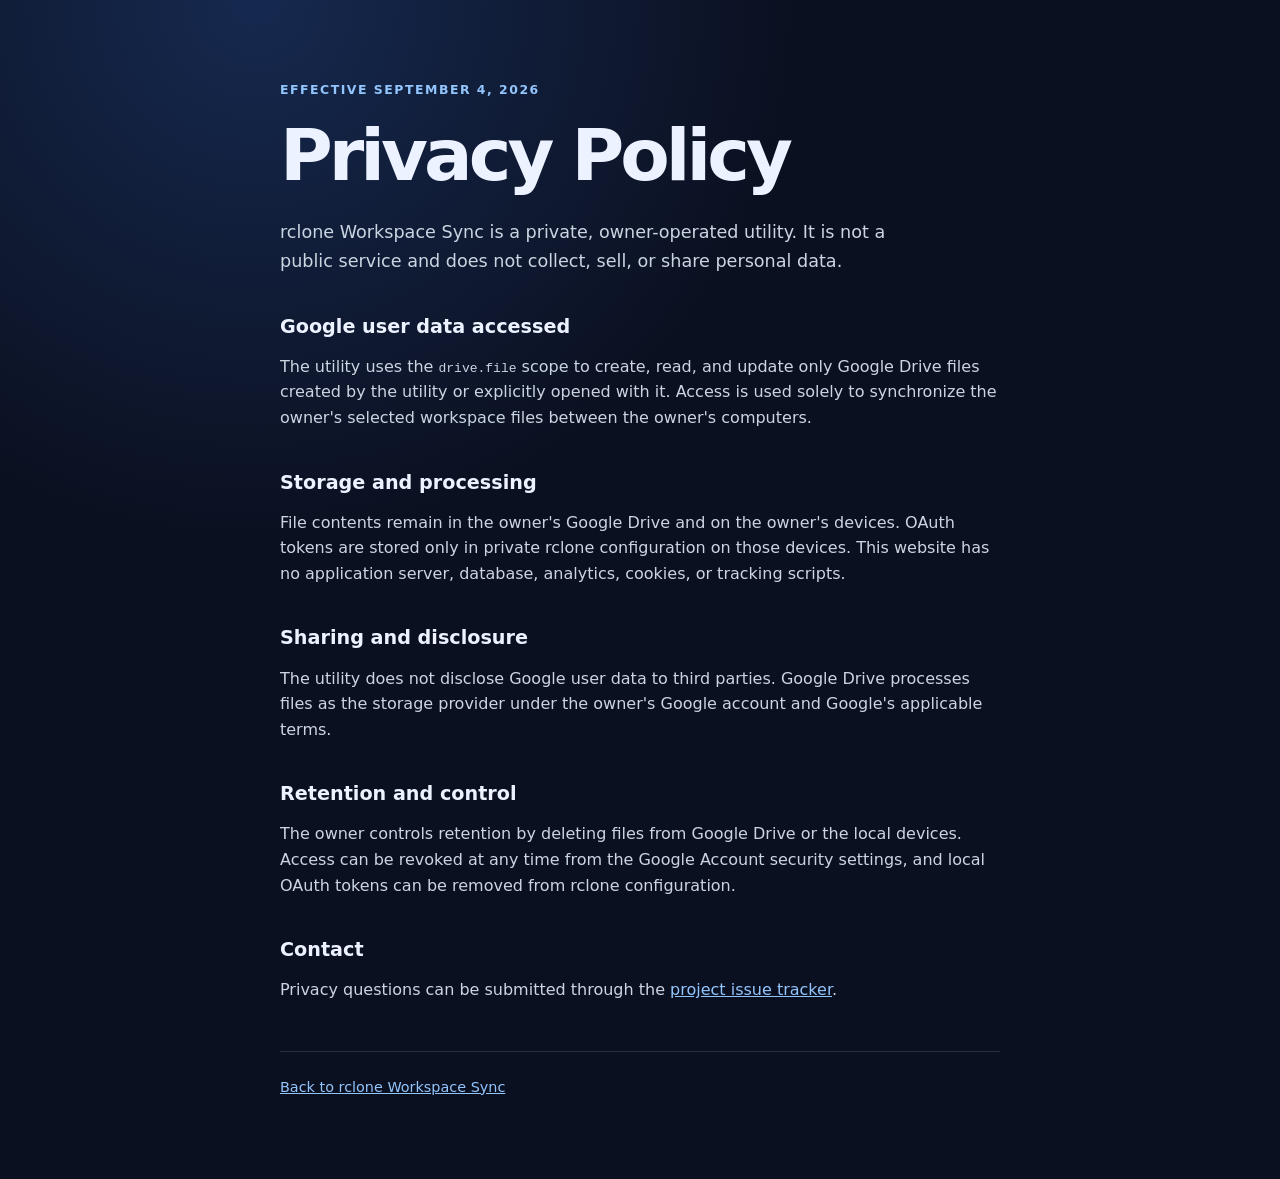
==== docs/rclone-workspace-sync/privacy.html @ 418d50b8 "docs: publish rclone OAuth privacy pages" ====
<!doctype html>
<html lang="en">
  <head>
    <meta charset="utf-8" />
    <meta name="viewport" content="width=device-width, initial-scale=1" />
    <meta name="description" content="Privacy policy for rclone Workspace Sync." />
    <title>Privacy Policy · rclone Workspace Sync</title>
    <link rel="stylesheet" href="./styles.css" />
  </head>
  <body>
    <main>
      <p class="eyebrow">Effective September 4, 2026</p>
      <h1>Privacy Policy</h1>
      <p class="lead">
        rclone Workspace Sync is a private, owner-operated utility. It is not a
        public service and does not collect, sell, or share personal data.
      </p>

      <h2>Google user data accessed</h2>
      <p>
        The utility uses the <code>drive.file</code> scope to create, read, and update
        only Google Drive files created by the utility or explicitly opened with it.
        Access is used solely to synchronize the owner's selected workspace files
        between the owner's computers.
      </p>

      <h2>Storage and processing</h2>
      <p>
        File contents remain in the owner's Google Drive and on the owner's devices.
        OAuth tokens are stored only in private rclone configuration on those devices.
        This website has no application server, database, analytics, cookies, or
        tracking scripts.
      </p>

      <h2>Sharing and disclosure</h2>
      <p>
        The utility does not disclose Google user data to third parties. Google Drive
        processes files as the storage provider under the owner's Google account and
        Google's applicable terms.
      </p>

      <h2>Retention and control</h2>
      <p>
        The owner controls retention by deleting files from Google Drive or the local
        devices. Access can be revoked at any time from the Google Account security
        settings, and local OAuth tokens can be removed from rclone configuration.
      </p>

      <h2>Contact</h2>
      <p>
        Privacy questions can be submitted through the
        <a href="https://github.com/MerryEcho/web-toolbox/issues">project issue tracker</a>.
      </p>

      <footer>
        <a href="./">Back to rclone Workspace Sync</a>
      </footer>
    </main>
  </body>
</html>
---- docs/rclone-workspace-sync/styles.css ----
:root {
  color-scheme: light dark;
  font-family: Inter, ui-sans-serif, system-ui, -apple-system, BlinkMacSystemFont,
    "Segoe UI", sans-serif;
  line-height: 1.6;
  background: #0b1020;
  color: #ecf2ff;
}

body {
  margin: 0;
  min-height: 100vh;
  background:
    radial-gradient(circle at 20% 0%, rgba(59, 130, 246, 0.22), transparent 34rem),
    #0b1020;
}

main {
  width: min(720px, calc(100% - 2rem));
  margin: 0 auto;
  padding: 5rem 0;
}

.eyebrow {
  margin: 0 0 0.75rem;
  color: #93c5fd;
  font-size: 0.78rem;
  font-weight: 700;
  letter-spacing: 0.12em;
  text-transform: uppercase;
}

h1,
h2 {
  line-height: 1.2;
}

h1 {
  margin: 0;
  font-size: clamp(2.25rem, 7vw, 4.5rem);
  letter-spacing: -0.055em;
}

h2 {
  margin-top: 2.5rem;
  font-size: 1.2rem;
}

p,
li {
  color: #cbd5e1;
}

.lead {
  max-width: 58ch;
  margin: 1.25rem 0 2rem;
  font-size: 1.1rem;
}

.card {
  margin-top: 2rem;
  padding: 1.25rem 1.5rem;
  border: 1px solid rgba(148, 163, 184, 0.24);
  border-radius: 1rem;
  background: rgba(15, 23, 42, 0.72);
}

a {
  color: #93c5fd;
}

footer {
  margin-top: 3rem;
  padding-top: 1.5rem;
  border-top: 1px solid rgba(148, 163, 184, 0.2);
  color: #94a3b8;
  font-size: 0.9rem;
}
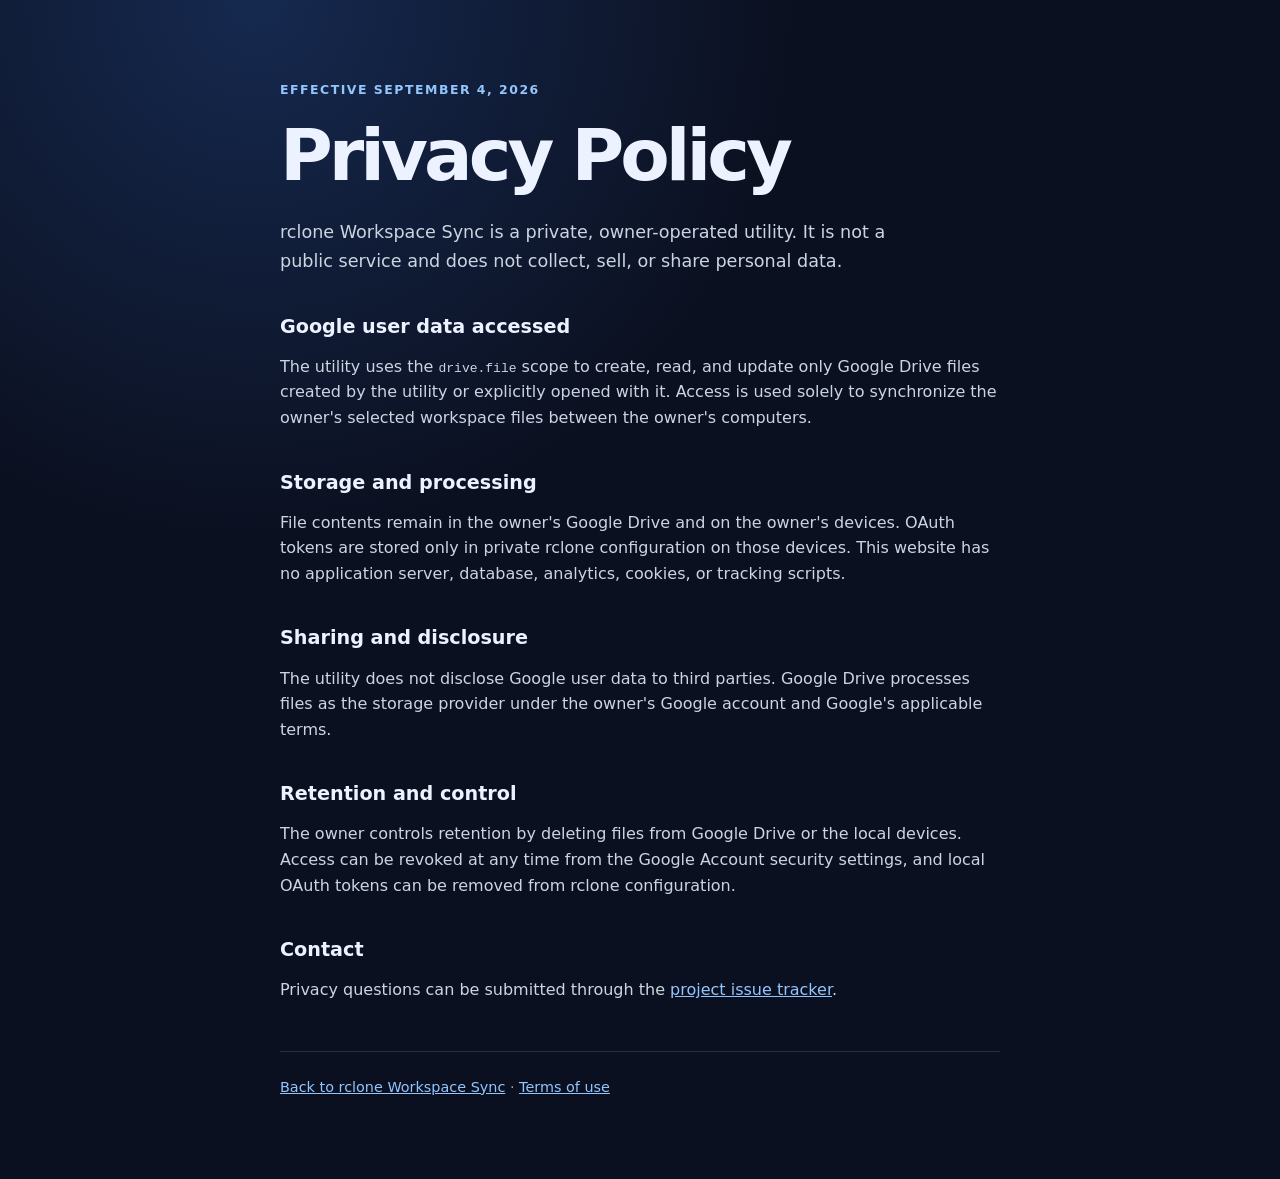
==== commit 114d6046: "docs: add rclone OAuth terms" ====
--- a/docs/rclone-workspace-sync/privacy.html
+++ b/docs/rclone-workspace-sync/privacy.html
@@ -54,6 +54,8 @@
 
       <footer>
         <a href="./">Back to rclone Workspace Sync</a>
+        ·
+        <a href="./terms.html">Terms of use</a>
       </footer>
     </main>
   </body>
